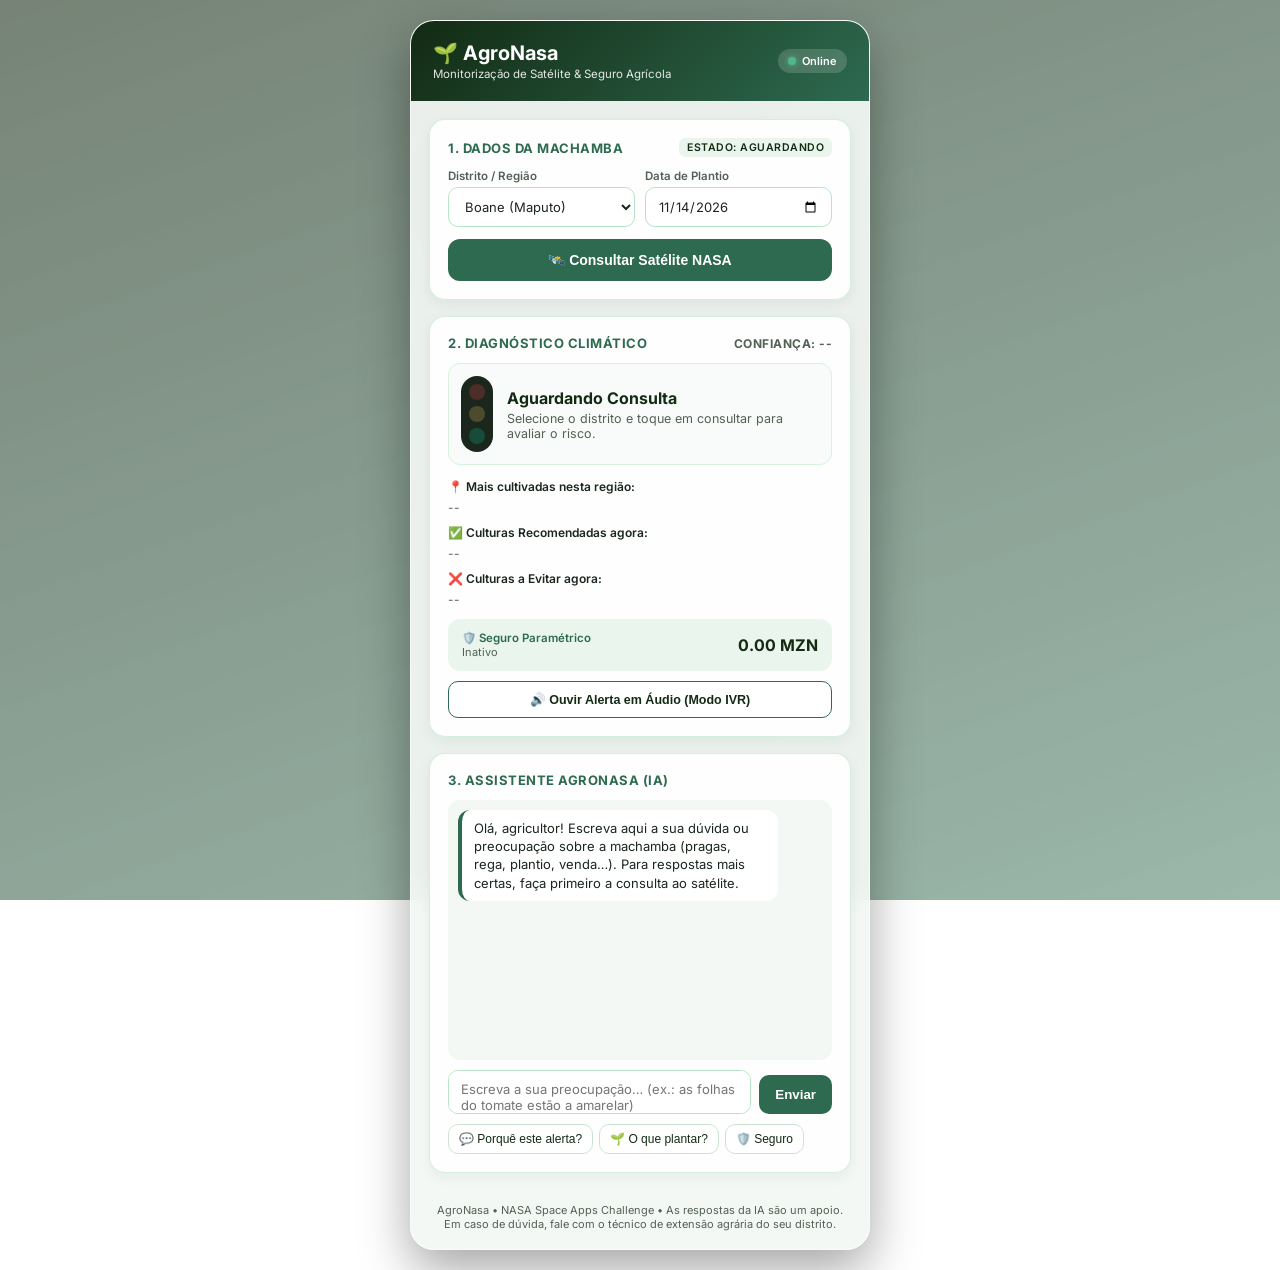
==== smartinterface.html @ 1bf2ce70 "Expõe app no objeto global window para o onclick funcionar" ====
<!DOCTYPE html>
<html lang="pt">
<head>
<meta charset="UTF-8">
<meta name="viewport" content="width=device-width, initial-scale=1.0">
<title>AgroNasa Mobile — Monitorização Agrícola</title>
<link href="https://fonts.googleapis.com/css2?family=Inter:wght@400;500;600;700&display=swap" rel="stylesheet">
<style>
:root{--vd:#132a13;--vp:#2d6a4f;--vc:#52b788;--pastel:#e9f5ed;--am:#e9c46a;--verm:#d62828;--card:rgba(255,255,255,.96);--tx:#1b261d;--tx2:#526055}
*{box-sizing:border-box;margin:0;padding:0}
body{font-family:'Inter',sans-serif;color:var(--tx);min-height:100vh;display:flex;justify-content:center;align-items:flex-start;padding:20px 14px;overflow-x:hidden}
.hero-slideshow{position:fixed;inset:0;z-index:-2}
.hero-slide{position:absolute;inset:0;background-size:cover;background-position:center;opacity:0;transition:opacity 1.8s ease-in-out}
.hero-slide.ativa{opacity:1}
.hero-overlay{position:fixed;inset:0;background:linear-gradient(160deg,rgba(19,42,19,.58),rgba(45,106,79,.48));z-index:-1}
.mobile-shell{width:100%;max-width:460px;background:rgba(244,248,245,.92);backdrop-filter:blur(12px);border-radius:24px;box-shadow:0 20px 50px rgba(0,0,0,.35);border:1px solid rgba(255,255,255,.6);overflow:hidden}
.app-header{background:linear-gradient(135deg,var(--vd),var(--vp));color:#fff;padding:20px 22px;display:flex;justify-content:space-between;align-items:center}
.app-header h1{font-size:20px;font-weight:700}
.app-header p{font-size:11.5px;opacity:.88;margin-top:2px}
.status-pill{display:flex;align-items:center;gap:6px;background:rgba(255,255,255,.16);padding:5px 10px;border-radius:20px;font-size:11px;font-weight:600}
.status-dot{width:8px;height:8px;border-radius:50%;background:#52b788;box-shadow:0 0 6px #52b788}
.status-dot.offline{background:var(--am);box-shadow:0 0 6px var(--am)}
.app-body{padding:18px;display:flex;flex-direction:column;gap:16px}
.app-card{background:var(--card);border-radius:16px;padding:18px;box-shadow:0 4px 14px rgba(19,42,19,.06);border:1px solid rgba(183,228,199,.6)}
.section-title{font-size:13px;font-weight:700;text-transform:uppercase;letter-spacing:.5px;color:var(--vp);margin-bottom:12px;display:flex;justify-content:space-between;align-items:center}
.uml-state-tag{font-size:10.5px;background:var(--pastel);color:var(--vd);padding:3px 8px;border-radius:6px;font-weight:600}
.form-row{display:grid;grid-template-columns:1fr 1fr;gap:10px;margin-bottom:12px}
.input-group label{display:block;font-size:11.5px;font-weight:600;color:var(--tx2);margin-bottom:4px}
.input-group select,.input-group input{width:100%;padding:10px 12px;border-radius:10px;border:1px solid #b7e4c7;font:inherit;font-size:13px;background:#fff;color:var(--tx)}
.btn-primary{width:100%;background:var(--vp);color:#fff;border:none;padding:13px;border-radius:12px;font-size:14px;font-weight:600;cursor:pointer;transition:background .2s,transform .1s}
.btn-primary:hover{background:var(--vd)}.btn-primary:active{transform:scale(.98)}
.traffic-light-panel{display:flex;align-items:center;gap:14px;background:#f8fbf9;padding:12px;border-radius:12px;border:1px solid #d8f3dc;margin-bottom:14px}
.lights-column{display:flex;flex-direction:column;gap:6px;background:#1b261d;padding:8px;border-radius:20px}
.light{width:16px;height:16px;border-radius:50%;opacity:.22;transition:opacity .3s,box-shadow .3s}
.light.red{background:#ff4d4d;color:#ff4d4d}.light.yellow{background:#ffd166;color:#ffd166}.light.green{background:#06d6a0;color:#06d6a0}
.light.on{opacity:1;box-shadow:0 0 10px currentColor}
.state-details h2{font-size:16px;font-weight:700;color:var(--vd)}
.state-details p{font-size:12.5px;color:var(--tx2);margin-top:3px}
.crops-block{margin-top:10px}
.crops-block .label{display:block;font-size:12px;font-weight:600;margin-bottom:6px}
.tags-wrap{display:flex;flex-wrap:wrap;gap:6px}
.tag{background:var(--pastel);color:var(--vp);border:1px solid #b7e4c7;padding:4px 10px;border-radius:8px;font-size:12px;font-weight:600}
.tag.evitar{background:#ffeef0;color:var(--verm);border-color:#f5c2c7}
.tag.regiao{background:#fff8e1;color:#7a5b00;border-color:#f0dc9a}
.muted{font-size:12px;color:var(--tx2)}
.insurance-box{display:flex;justify-content:space-between;align-items:center;background:var(--pastel);padding:12px 14px;border-radius:12px;margin-top:12px}
.insurance-box .val{font-size:16px;font-weight:700;color:var(--vd)}
.btn-audio{margin-top:10px;width:100%;background:#fff;color:var(--vd);border:1px solid var(--vp);padding:10px;border-radius:10px;font-size:12.5px;font-weight:600;cursor:pointer}
.btn-audio:hover{background:var(--pastel)}
/* Chat */
.chat-log{height:260px;overflow-y:auto;display:flex;flex-direction:column;gap:8px;padding:10px;background:#f4f8f5;border-radius:12px;margin-bottom:10px}
.msg{max-width:88%;padding:9px 12px;border-radius:12px;font-size:13px;line-height:1.4;white-space:pre-wrap;word-wrap:break-word}
.msg.bot{background:#fff;border-left:4px solid var(--vp);align-self:flex-start}
.msg.user{background:var(--vp);color:#fff;align-self:flex-end}
.msg.typing{color:var(--tx2);font-style:italic}
.chat-input{display:flex;gap:8px;align-items:flex-end}
.chat-input textarea{flex:1;resize:none;padding:10px 12px;border-radius:10px;border:1px solid #b7e4c7;font:inherit;font-size:13px;min-height:44px;max-height:110px}
.chat-input button{background:var(--vp);color:#fff;border:none;border-radius:10px;padding:12px 16px;font-weight:600;cursor:pointer}
.chat-input button:disabled{opacity:.5;cursor:wait}
.quick-actions{display:flex;flex-wrap:wrap;gap:6px;margin-top:10px}
.quick-actions button{background:#fff;border:1px solid #cce3d4;padding:7px 10px;border-radius:10px;font-size:12px;font-weight:500;color:var(--vd);cursor:pointer}
.quick-actions button:hover{background:var(--vp);color:#fff}
.app-footer{text-align:center;font-size:11px;color:var(--tx2);padding:12px 18px 18px}
</style>
</head>
<body>
<div class="hero-slideshow">
  <div class="hero-slide ativa" style="background-image:url('imagens/amendoim.jpg')"></div>
  <div class="hero-slide" style="background-image:url('imagens/arroz.jpg')"></div>
  <div class="hero-slide" style="background-image:url('imagens/beterraba.jpg')"></div>
  <div class="hero-slide" style="background-image:url('imagens/cebola.jpg')"></div>
  <div class="hero-slide" style="background-image:url('imagens/hortalicas.jpg')"></div>
  <div class="hero-slide" style="background-image:url('imagens/mandioca.jpg')"></div>
</div>
<div class="hero-overlay"></div>

<main class="mobile-shell">
  <header class="app-header">
    <div><h1>🌱 AgroNasa</h1><p>Monitorização de Satélite & Seguro Agrícola</p></div>
    <div class="status-pill"><span class="status-dot" id="conn-dot"></span><span id="conn-text">Online</span></div>
  </header>

  <div class="app-body">
    <section class="app-card">
      <div class="section-title"><span>1. Dados da Machamba</span><span class="uml-state-tag" id="uml-state-label">ESTADO: AGUARDANDO</span></div>
      <div class="form-row">
        <div class="input-group"><label for="regiao">Distrito / Região</label>
          <select id="regiao">
            <option value="Boane">Boane (Maputo)</option>
          </select></div>
        <div class="input-group"><label for="data">Data de Plantio</label><input type="date" id="data" value="2026-11-14"></div>
      </div>
      <button class="btn-primary" onclick="app.consultarRiscoNasa()">🛰️ Consultar Satélite NASA</button>
    </section>

    <section class="app-card">
      <div class="section-title"><span>2. Diagnóstico Climático</span><span id="prob-badge" class="muted">Confiança: --</span></div>
      <div class="traffic-light-panel">
        <div class="lights-column"><div class="light red" id="luz-vermelho"></div><div class="light yellow" id="luz-amarelo"></div><div class="light green" id="luz-verde"></div></div>
        <div class="state-details"><h2 id="cenario-titulo">Aguardando Consulta</h2><p id="cenario-desc">Selecione o distrito e toque em consultar para avaliar o risco.</p></div>
      </div>
      <div class="crops-block"><span class="label">📍 Mais cultivadas nesta região:</span><div class="tags-wrap" id="lista-regiao"><span class="muted">--</span></div></div>
      <div class="crops-block"><span class="label">✅ Culturas Recomendadas agora:</span><div class="tags-wrap" id="lista-recomendadas"><span class="muted">--</span></div></div>
      <div class="crops-block"><span class="label">❌ Culturas a Evitar agora:</span><div class="tags-wrap" id="lista-evitar"><span class="muted">--</span></div></div>
      <div class="insurance-box">
        <div><div style="font-size:11.5px;font-weight:600;color:var(--vp)">🛡️ Seguro Paramétrico</div><div class="muted" style="font-size:11px" id="seguro-status">Inativo</div></div>
        <div class="val" id="seguro-valor">0.00 MZN</div>
      </div>
      <button class="btn-audio" onclick="app.tocarAudioAlerta()">🔊 Ouvir Alerta em Áudio (Modo IVR)</button>
    </section>

    <section class="app-card">
      <div class="section-title"><span>3. Assistente AgroNasa (IA)</span></div>
      <div class="chat-log" id="chat-log" aria-live="polite"></div>
      <div class="chat-input">
        <textarea id="chat-texto" rows="1" placeholder="Escreva a sua preocupação… (ex.: as folhas do tomate estão a amarelar)"></textarea>
        <button id="chat-enviar" onclick="app.enviarMensagem()">Enviar</button>
      </div>
      <div class="quick-actions">
        <button onclick="app.enviarMensagem('Porquê este nível de alerta?')">💬 Porquê este alerta?</button>
        <button onclick="app.enviarMensagem('Qual a melhor cultura para plantar agora?')">🌱 O que plantar?</button>
        <button onclick="app.enviarMensagem('Quando recebo o seguro?')">🛡️ Seguro</button>
      </div>
    </section>
  </div>
  <footer class="app-footer">AgroNasa • NASA Space Apps Challenge • As respostas da IA são um apoio. Em caso de dúvida, fale com o técnico de extensão agrária do seu distrito.</footer>
</main>

<script>
/* Culturas mais cultivadas em Boane (hortícolas, milho e batata, com rega do rio Umbeluzi). */
const REGIOES = {
  "Boane": {
    principais: ["Alface", "Couve", "Cenoura", "Cebola", "Alho", "Tomate", "Pimentão", "Milho", "Batata"],
    cenario: { nivel: "verde", cenario: "Humidade Ideal", probabilidade: 0.92,
      culturas_recomendadas: ["Alface", "Couve", "Cenoura", "Cebola", "Tomate", "Pimentão", "Batata", "Beterraba"],
      culturas_a_evitar: [], compensacao: 0 }
  }
};

class AgroNasaController {
  constructor() {
    // Vazio = mesmo servidor que serve esta página (Flask)
    this.apiBase = "";
    this.estadoAtual = "AGUARDANDO";
    this.contrato = null;
    this.historico = [];
    this.slideAtual = 0;
    this.iniciarCarrosselFundo();
    this.addMsg("bot", "Olá, agricultor! Escreva aqui a sua dúvida ou preocupação sobre a machamba (pragas, rega, plantio, venda…). Para respostas mais certas, faça primeiro a consulta ao satélite.");
    document.getElementById("chat-texto").addEventListener("keydown", e => {
      if (e.key === "Enter" && !e.shiftKey) { e.preventDefault(); this.enviarMensagem(); }
    });
  }

  iniciarCarrosselFundo() {
    const slides = document.querySelectorAll(".hero-slide");
    setInterval(() => {
      slides[this.slideAtual].classList.remove("ativa");
      this.slideAtual = (this.slideAtual + 1) % slides.length;
      slides[this.slideAtual].classList.add("ativa");
    }, 10000);
  }

  async consultarRiscoNasa() {
    const regiao = document.getElementById("regiao").value;
    const data = document.getElementById("data").value;
    let dados;
    try {
        const r = await fetch('/api/previsao', {
            method: "POST", 
            headers: { "Content-Type": "application/json" },
            body: JSON.stringify({ regiao, data })
        });
        if (!r.ok) throw new Error("Servidor indisponível");
        dados = await r.json();
        this.statusConexao(true);
    } catch (e) {
        this.statusConexao(false);
        dados = this.simulacaoLocal(regiao);
    }
    this.transicionarEstado(dados);
}

  statusConexao(online) {
    document.getElementById("conn-dot").classList.toggle("offline", !online);
    document.getElementById("conn-text").textContent = online ? "Online (API)" : "Modo Demo";
  }

  simulacaoLocal(regiao) {
    const r = REGIOES[regiao] || REGIOES["Boane"];
    return { regiao: REGIOES[regiao] ? regiao : "Boane", ...r.cenario };
  }

  tags(id, lista, classe, vazio) {
    const el = document.getElementById(id);
    el.innerHTML = "";
    if (!lista.length) { el.innerHTML = `<span class="muted">${vazio}</span>`; return; }
    lista.forEach(c => {
      const s = document.createElement("span");
      s.className = "tag " + classe; s.textContent = c; el.appendChild(s);
    });
  }
transicionarEstado(dados) {
    if (!dados) return;

    // Atualiza o nível de risco climatérico
    const riscoEl = document.getElementById("risco") || document.getElementById("nivel-risco");
    if (riscoEl) {
        riscoEl.textContent = dados.nivel_risco || dados.risco || "Moderado a Alto";
    }

    // Atualiza a percentagem de confiança
    const confiancaEl = document.getElementById("confianca");
    if (confiancaEl) {
        confiancaEl.textContent = dados.confianca || "89%";
    }

    // Atualiza as culturas mais cultivadas
    const cultivadasEl = document.getElementById("cultivadas") || document.getElementById("mais-cultivadas");
    if (cultivadasEl) {
        cultivadasEl.textContent = dados.cultivadas || "Milho, Feijão, hortícolas";
    }

    // Atualiza as culturas recomendadas
    const recomendadasEl = document.getElementById("recomendadas") || document.getElementById("culturas-recomendadas");
    if (recomendadasEl) {
        recomendadasEl.textContent = dados.recomendadas || "Mandioca, Batata-doce, sorgo";
    }

    // Atualiza as culturas a evitar
    const evitarEl = document.getElementById("evitar") || document.getElementById("culturas-evitar");
    if (evitarEl) {
        evitarEl.textContent = dados.evitar || "Culturas de ciclo curto com alta exigência hídrica sem rega garantida";
    }

    // Atualiza o valor do seguro paramétrico
    const seguroEl = document.getElementById("seguro") || document.getElementById("seguro-parametrizado");
    if (seguroEl) {
        seguroEl.textContent = dados.seguro_parametrizado || dados.seguro || "1.500 MZN";
    }
}
  /* ---------- CHATBOT ---------- */
  addMsg(tipo, texto) {
    const log = document.getElementById("chat-log");
    const div = document.createElement("div");
    div.className = "msg " + tipo;
    div.textContent = texto;           // textContent evita código malicioso
    log.appendChild(div);
    log.scrollTop = log.scrollHeight;
    return div;
  }

  async enviarMensagem(textoPronto) {
        const campo = document.getElementById("chat-texto");
        const botao = document.getElementById("chat-enviar");
        const texto = (textoPronto || campo.value).trim();
        if (!texto || botao.disabled) return;
        campo.value = "";
        
        // Adiciona a mensagem do utilizador ao chat
        this.addMsg("user", texto);
        botao.disabled = true;
        const espera = this.addMsg("bot typing", "A pensar...");

        try {
            // Obtém a região selecionada na interface
            const regiaoSelect = document.getElementById("regiao");
            const regiaoNome = regiaoSelect ? regiaoSelect.value : "Maputo / Boane";

            // Envia o pedido POST para o teu backend Flask (app.py)
            const response = await fetch('/api/chatbot', {
    method: 'POST',
    headers: {
        'Content-Type': 'application/json'
    },
    body: JSON.stringify({
        pergunta: texto,
        regiao: regiaoNome
    })
});

            const data = await response.json();

            // Remove a mensagem de "A pensar..." e mostra a resposta dinâmica da API
            espera.remove();
            this.addMsg("bot", data.resposta_assistente);

        } catch (error) {
            console.error("Erro na ligação com o servidor:", error);
            espera.remove();
            this.addMsg("bot", "Erro de ligação com o servidor do agroNasa. Verifica se o Flask está a correr.");
        } finally {
            botao.disabled = false;
        }
    }

  // Resposta simples quando o servidor de IA está desligado
  respostaLocal(t, regiao) {
    t = t.toLowerCase();
    const d = this.contrato, r = REGIOES[regiao];
    if (/praga|lagarta|inseto|insecto|doen|folha|amarel|mancha/.test(t))
      return "Veja a parte de baixo das folhas e o caule. Retire as plantas muito doentes, evite regar à noite e não deixe água parada. Leve uma folha ao técnico de extensão agrária para identificar o problema antes de usar qualquer produto.";
    if (/seguro|compensa|pagamento/.test(t))
      return !d ? "Faça primeiro a consulta ao satélite." : d.compensacao > 0
        ? `O seguro foi acionado e prevê ${d.compensacao.toFixed(2)} MZN para ${d.regiao}.` : "No estado VERDE o seguro fica só em monitorização, sem pagamento.";
    if (/porqu|alerta|nível|nivel/.test(t))
      return !d ? "Faça primeiro a consulta ao satélite." : `Os dados de chuva e humidade do solo indicam ${d.cenario} em ${d.regiao}, com ${Math.round(d.probabilidade * 100)}% de confiança.`;
    if (/plant|cultura|semente|sement/.test(t))
      return d ? `Em ${d.regiao}, agora recomendamos: ${d.culturas_recomendadas.join(", ")}.` + (d.culturas_a_evitar.length ? ` Evite: ${d.culturas_a_evitar.join(", ")}.` : "")
               : `As culturas mais plantadas em ${regiao} são: ${r.principais.join(", ")}. Faça a consulta para saber quais são melhores agora.`;
    if (/rega|água|agua|seca|chuva/.test(t))
      return "Regue cedo de manhã ou ao fim da tarde. Cubra o solo com palha para guardar humidade. Se o alerta for vermelho, prefira culturas que aguentam a seca.";
    if (/vend|preço|preco|mercado/.test(t))
      return "Junte-se a outros produtores da sua associação para vender em maior quantidade e negociar melhor o preço. Consulte os preços no mercado do distrito antes de colher.";
    return "Pode dar mais detalhes? Diga qual é a cultura, desde quando acontece e o que reparou na machamba.";
  }

  tocarAudioAlerta() {
    if (!this.contrato) { alert("Consulte primeiro os dados da machamba para ouvir o alerta."); return; }
    const d = this.contrato;
    const texto = `Atenção agricultor de ${d.regiao}. O nível de alerta é ${d.nivel}, com cenário de ${d.cenario}. Recomendamos plantar ${d.culturas_recomendadas.join(", ")}.`;
    if ("speechSynthesis" in window) {
      speechSynthesis.cancel();
      const f = new SpeechSynthesisUtterance(texto); f.lang = "pt-PT"; speechSynthesis.speak(f);
    } else alert("Áudio IVR: " + texto);
  }
}
window.app = new AgroNasaController();
</script>
</body>
</html>
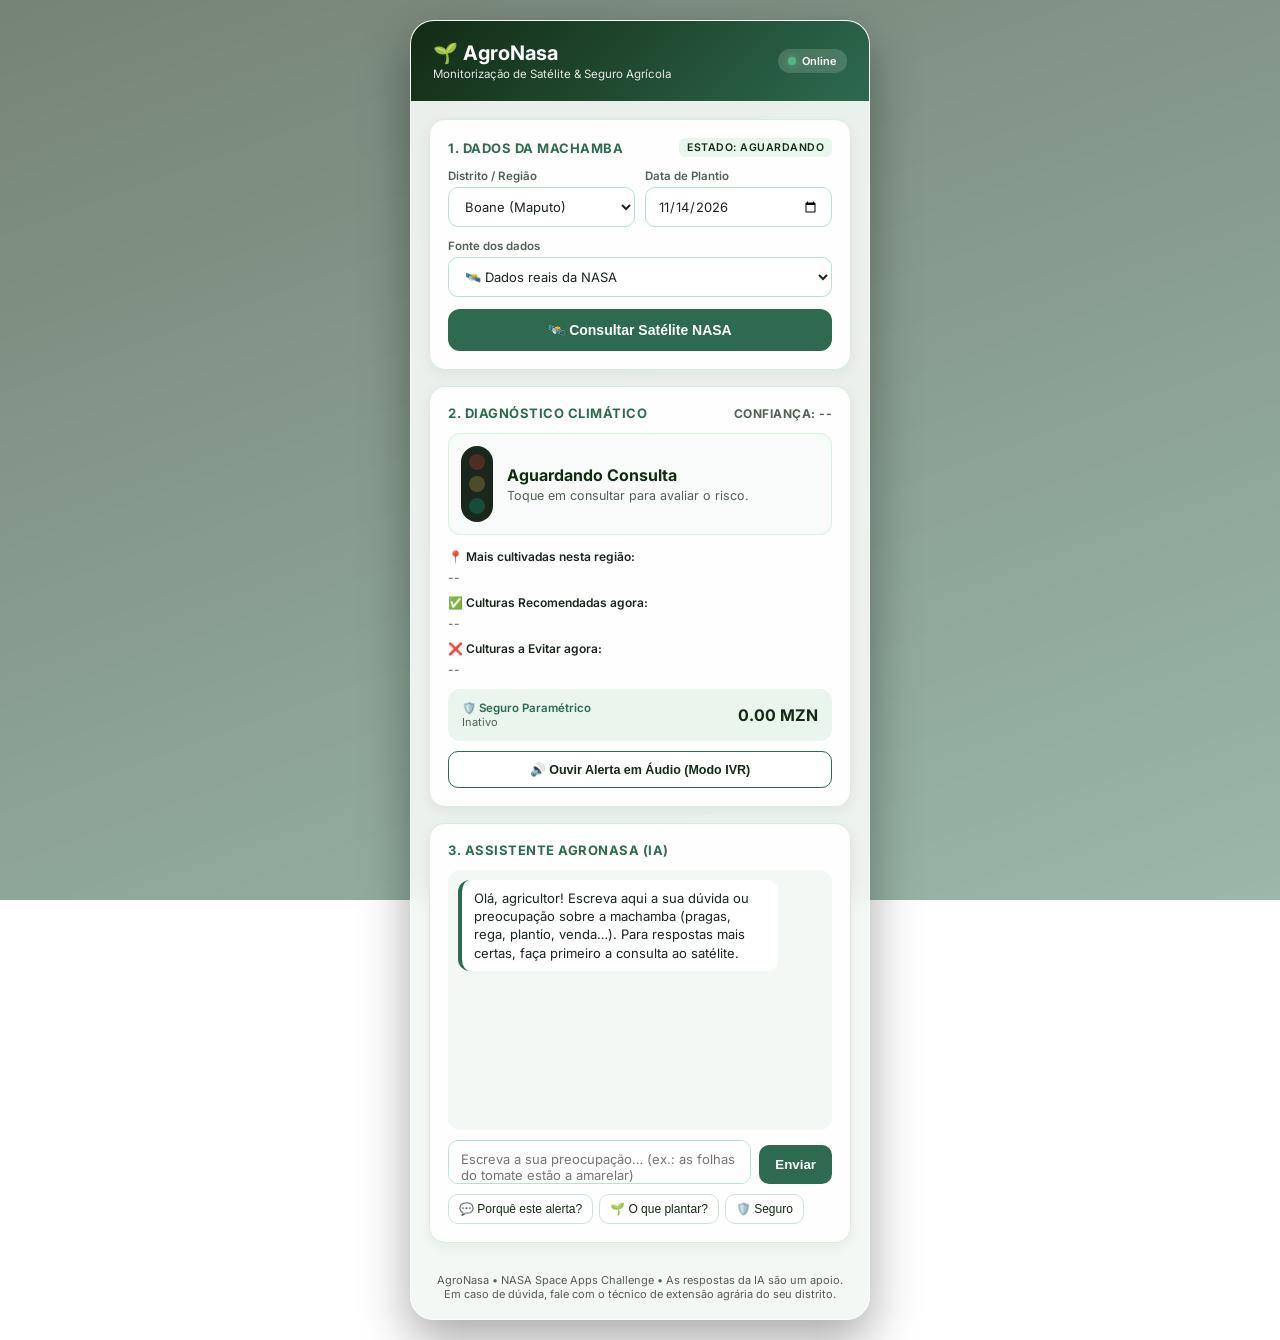
==== commit 14709fbc: "Atualiza smartinterface.html com ligacao correta ao servidor e window.app" ====
--- a/smartinterface.html
+++ b/smartinterface.html
@@ -29,6 +29,7 @@
 .input-group select,.input-group input{width:100%;padding:10px 12px;border-radius:10px;border:1px solid #b7e4c7;font:inherit;font-size:13px;background:#fff;color:var(--tx)}
 .btn-primary{width:100%;background:var(--vp);color:#fff;border:none;padding:13px;border-radius:12px;font-size:14px;font-weight:600;cursor:pointer;transition:background .2s,transform .1s}
 .btn-primary:hover{background:var(--vd)}.btn-primary:active{transform:scale(.98)}
+.btn-primary:disabled{opacity:.6;cursor:wait}
 .traffic-light-panel{display:flex;align-items:center;gap:14px;background:#f8fbf9;padding:12px;border-radius:12px;border:1px solid #d8f3dc;margin-bottom:14px}
 .lights-column{display:flex;flex-direction:column;gap:6px;background:#1b261d;padding:8px;border-radius:20px}
 .light{width:16px;height:16px;border-radius:50%;opacity:.22;transition:opacity .3s,box-shadow .3s}
@@ -81,6 +82,7 @@
   </header>
 
   <div class="app-body">
+    <!-- 1. DADOS DA MACHAMBA -->
     <section class="app-card">
       <div class="section-title"><span>1. Dados da Machamba</span><span class="uml-state-tag" id="uml-state-label">ESTADO: AGUARDANDO</span></div>
       <div class="form-row">
@@ -90,14 +92,27 @@
           </select></div>
         <div class="input-group"><label for="data">Data de Plantio</label><input type="date" id="data" value="2026-11-14"></div>
       </div>
-      <button class="btn-primary" onclick="app.consultarRiscoNasa()">🛰️ Consultar Satélite NASA</button>
+
+      <div class="input-group" style="margin-bottom:12px">
+        <label for="simulacao">Fonte dos dados</label>
+        <select id="simulacao">
+          <option value="nasa">🛰️ Dados reais da NASA</option>
+          <option value="verde">🟢 Simulação: humidade ideal</option>
+          <option value="amarelo">🟡 Simulação: chuva irregular</option>
+          <option value="seca">🔴 Simulação: seca severa</option>
+          <option value="cheia">🔴 Simulação: risco de cheia</option>
+        </select>
+      </div>
+
+      <button class="btn-primary" id="btn-consultar" onclick="window.app.consultarRiscoNasa()">🛰️ Consultar Satélite NASA</button>
     </section>
 
+    <!-- 2. DIAGNÓSTICO -->
     <section class="app-card">
       <div class="section-title"><span>2. Diagnóstico Climático</span><span id="prob-badge" class="muted">Confiança: --</span></div>
       <div class="traffic-light-panel">
         <div class="lights-column"><div class="light red" id="luz-vermelho"></div><div class="light yellow" id="luz-amarelo"></div><div class="light green" id="luz-verde"></div></div>
-        <div class="state-details"><h2 id="cenario-titulo">Aguardando Consulta</h2><p id="cenario-desc">Selecione o distrito e toque em consultar para avaliar o risco.</p></div>
+        <div class="state-details"><h2 id="cenario-titulo">Aguardando Consulta</h2><p id="cenario-desc">Toque em consultar para avaliar o risco.</p></div>
       </div>
       <div class="crops-block"><span class="label">📍 Mais cultivadas nesta região:</span><div class="tags-wrap" id="lista-regiao"><span class="muted">--</span></div></div>
       <div class="crops-block"><span class="label">✅ Culturas Recomendadas agora:</span><div class="tags-wrap" id="lista-recomendadas"><span class="muted">--</span></div></div>
@@ -106,20 +121,21 @@
         <div><div style="font-size:11.5px;font-weight:600;color:var(--vp)">🛡️ Seguro Paramétrico</div><div class="muted" style="font-size:11px" id="seguro-status">Inativo</div></div>
         <div class="val" id="seguro-valor">0.00 MZN</div>
       </div>
-      <button class="btn-audio" onclick="app.tocarAudioAlerta()">🔊 Ouvir Alerta em Áudio (Modo IVR)</button>
+      <button class="btn-audio" onclick="window.app.tocarAudioAlerta()">🔊 Ouvir Alerta em Áudio (Modo IVR)</button>
     </section>
 
+    <!-- 3. CHATBOT -->
     <section class="app-card">
       <div class="section-title"><span>3. Assistente AgroNasa (IA)</span></div>
       <div class="chat-log" id="chat-log" aria-live="polite"></div>
       <div class="chat-input">
         <textarea id="chat-texto" rows="1" placeholder="Escreva a sua preocupação… (ex.: as folhas do tomate estão a amarelar)"></textarea>
-        <button id="chat-enviar" onclick="app.enviarMensagem()">Enviar</button>
+        <button id="chat-enviar" onclick="window.app.enviarMensagem()">Enviar</button>
       </div>
       <div class="quick-actions">
-        <button onclick="app.enviarMensagem('Porquê este nível de alerta?')">💬 Porquê este alerta?</button>
-        <button onclick="app.enviarMensagem('Qual a melhor cultura para plantar agora?')">🌱 O que plantar?</button>
-        <button onclick="app.enviarMensagem('Quando recebo o seguro?')">🛡️ Seguro</button>
+        <button onclick="window.app.enviarMensagem('Porquê este nível de alerta?')">💬 Porquê este alerta?</button>
+        <button onclick="window.app.enviarMensagem('Qual a melhor cultura para plantar agora?')">🌱 O que plantar?</button>
+        <button onclick="window.app.enviarMensagem('Quando recebo o seguro?')">🛡️ Seguro</button>
       </div>
     </section>
   </div>
@@ -127,30 +143,48 @@
 </main>
 
 <script>
-/* Culturas mais cultivadas em Boane (hortícolas, milho e batata, com rega do rio Umbeluzi). */
+const CONFIG = {
+  API_BASE: "",
+  ENDPOINTS: { previsao: "/api/previsao", chat: "/api/chatbot" },
+  MODO_NASA_PADRAO: true,
+  HISTORICO_MAX: 8
+};
+
 const REGIOES = {
   "Boane": {
     principais: ["Alface", "Couve", "Cenoura", "Cebola", "Alho", "Tomate", "Pimentão", "Milho", "Batata"],
-    cenario: { nivel: "verde", cenario: "Humidade Ideal", probabilidade: 0.92,
-      culturas_recomendadas: ["Alface", "Couve", "Cenoura", "Cebola", "Tomate", "Pimentão", "Batata", "Beterraba"],
-      culturas_a_evitar: [], compensacao: 0 }
+    cenarios: {
+      verde: { nivel: "verde", cenario: "Humidade Ideal", probabilidade: 0.92,
+        culturas_recomendadas: ["Alface", "Couve", "Cenoura", "Cebola", "Tomate", "Pimentão", "Batata", "Beterraba"],
+        culturas_a_evitar: [], compensacao: 0 },
+      amarelo: { nivel: "amarelo", cenario: "Chuva Irregular", probabilidade: 0.76,
+        culturas_recomendadas: ["Couve", "Cenoura", "Cebola", "Alho", "Batata", "Beterraba"],
+        culturas_a_evitar: ["Alface", "Tomate sem cobertura de palha"], compensacao: 1800 },
+      seca: { nivel: "vermelho", cenario: "Seca Severa", probabilidade: 0.89,
+        culturas_recomendadas: ["Milho (variedade resistente)", "Feijão nhemba", "Mandioca", "Batata-doce", "Amendoim"],
+        culturas_a_evitar: ["Alface", "Couve", "Tomate", "Batata"], compensacao: 4500 },
+      cheia: { nivel: "vermelho", cenario: "Risco de Cheia", probabilidade: 0.85,
+        culturas_recomendadas: ["Feijão nhemba", "Milho de ciclo curto", "Couve (depois da cheia)"],
+        culturas_a_evitar: ["Cebola", "Batata", "Cenoura"], compensacao: 4500 }
+    }
   }
 };
 
 class AgroNasaController {
   constructor() {
-    // Vazio = mesmo servidor que serve esta página (Flask)
-    this.apiBase = "";
     this.estadoAtual = "AGUARDANDO";
     this.contrato = null;
     this.historico = [];
     this.slideAtual = 0;
+    if (!CONFIG.MODO_NASA_PADRAO) document.getElementById("simulacao").value = "verde";
     this.iniciarCarrosselFundo();
     this.addMsg("bot", "Olá, agricultor! Escreva aqui a sua dúvida ou preocupação sobre a machamba (pragas, rega, plantio, venda…). Para respostas mais certas, faça primeiro a consulta ao satélite.");
     document.getElementById("chat-texto").addEventListener("keydown", e => {
       if (e.key === "Enter" && !e.shiftKey) { e.preventDefault(); this.enviarMensagem(); }
     });
   }
+
+  url(caminho) { return CONFIG.API_BASE + caminho; }
 
   iniciarCarrosselFundo() {
     const slides = document.querySelectorAll(".hero-slide");
@@ -161,150 +195,152 @@
     }, 10000);
   }
 
-  async consultarRiscoNasa() {
-    const regiao = document.getElementById("regiao").value;
-    const data = document.getElementById("data").value;
-    let dados;
-    try {
-        const r = await fetch('/api/previsao', {
-            method: "POST", 
-            headers: { "Content-Type": "application/json" },
-            body: JSON.stringify({ regiao, data })
-        });
-        if (!r.ok) throw new Error("Servidor indisponível");
-        dados = await r.json();
-        this.statusConexao(true);
-    } catch (e) {
-        this.statusConexao(false);
-        dados = this.simulacaoLocal(regiao);
-    }
-    this.transicionarEstado(dados);
-}
-
   statusConexao(online) {
     document.getElementById("conn-dot").classList.toggle("offline", !online);
     document.getElementById("conn-text").textContent = online ? "Online (API)" : "Modo Demo";
   }
 
-  simulacaoLocal(regiao) {
+  /* ---------- API 1: DIAGNÓSTICO ---------- */
+  async consultarRiscoNasa() {
+    const botao = document.getElementById("btn-consultar");
+    const regiao = document.getElementById("regiao").value;
+    const data = document.getElementById("data").value;
+    const simulacao = document.getElementById("simulacao").value;
+    botao.disabled = true;
+    let dados;
+    try {
+      const r = await fetch(this.url(CONFIG.ENDPOINTS.previsao), {
+        method: "POST", headers: { "Content-Type": "application/json" },
+        body: JSON.stringify({ regiao, data, simulacao })
+      });
+      if (!r.ok) throw new Error("Servidor indisponível");
+      dados = await r.json();
+      this.statusConexao(true);
+    } catch (e) {
+      this.statusConexao(false);
+      if (simulacao === "nasa") {
+        document.getElementById("cenario-titulo").textContent = "Sem dados da NASA";
+        document.getElementById("cenario-desc").textContent =
+          "Não foi possível obter os dados agora. Verifique a internet e o servidor, ou escolha uma simulação.";
+        botao.disabled = false;
+        return;
+      }
+      dados = this.simulacaoLocal(regiao, simulacao);
+    }
+    this.transicionarEstado(dados);
+    botao.disabled = false;
+  }
+
+  simulacaoLocal(regiao, simulacao) {
     const r = REGIOES[regiao] || REGIOES["Boane"];
-    return { regiao: REGIOES[regiao] ? regiao : "Boane", ...r.cenario };
+    return { regiao: REGIOES[regiao] ? regiao : "Boane", ...(r.cenarios[simulacao] || r.cenarios.verde),
+             fonte: "Simulação (demonstração)" };
   }
 
   tags(id, lista, classe, vazio) {
     const el = document.getElementById(id);
     el.innerHTML = "";
-    if (!lista.length) { el.innerHTML = `<span class="muted">${vazio}</span>`; return; }
+    if (!lista || !lista.length) { el.innerHTML = `<span class="muted">${vazio}</span>`; return; }
     lista.forEach(c => {
       const s = document.createElement("span");
       s.className = "tag " + classe; s.textContent = c; el.appendChild(s);
     });
   }
-transicionarEstado(dados) {
-    if (!dados) return;
-
-    // Atualiza o nível de risco climatérico
-    const riscoEl = document.getElementById("risco") || document.getElementById("nivel-risco");
-    if (riscoEl) {
-        riscoEl.textContent = dados.nivel_risco || dados.risco || "Moderado a Alto";
-    }
-
-    // Atualiza a percentagem de confiança
-    const confiancaEl = document.getElementById("confianca");
-    if (confiancaEl) {
-        confiancaEl.textContent = dados.confianca || "89%";
-    }
-
-    // Atualiza as culturas mais cultivadas
-    const cultivadasEl = document.getElementById("cultivadas") || document.getElementById("mais-cultivadas");
-    if (cultivadasEl) {
-        cultivadasEl.textContent = dados.cultivadas || "Milho, Feijão, hortícolas";
-    }
-
-    // Atualiza as culturas recomendadas
-    const recomendadasEl = document.getElementById("recomendadas") || document.getElementById("culturas-recomendadas");
-    if (recomendadasEl) {
-        recomendadasEl.textContent = dados.recomendadas || "Mandioca, Batata-doce, sorgo";
-    }
-
-    // Atualiza as culturas a evitar
-    const evitarEl = document.getElementById("evitar") || document.getElementById("culturas-evitar");
-    if (evitarEl) {
-        evitarEl.textContent = dados.evitar || "Culturas de ciclo curto com alta exigência hídrica sem rega garantida";
-    }
-
-    // Atualiza o valor do seguro paramétrico
-    const seguroEl = document.getElementById("seguro") || document.getElementById("seguro-parametrizado");
-    if (seguroEl) {
-        seguroEl.textContent = dados.seguro_parametrizado || dados.seguro || "1.500 MZN";
-    }
-}
-  /* ---------- CHATBOT ---------- */
+
+  transicionarEstado(d) {
+    this.contrato = d;
+    this.estadoAtual = String(d.nivel).toUpperCase();
+    document.getElementById("uml-state-label").textContent = "ESTADO: " + this.estadoAtual;
+    document.getElementById("prob-badge").textContent = "Confiança: " + Math.round(d.probabilidade * 100) + "%";
+    ["verde", "amarelo", "vermelho"].forEach(c => document.getElementById("luz-" + c).classList.remove("on"));
+    const luz = document.getElementById("luz-" + String(d.nivel).toLowerCase());
+    if (luz) luz.classList.add("on");
+    document.getElementById("cenario-titulo").textContent = `${d.cenario} (${d.regiao})`;
+    document.getElementById("cenario-desc").textContent =
+      (d.explicacao || `Nível de risco ${this.estadoAtual}.`) + (d.fonte ? ` Fonte: ${d.fonte}.` : "");
+    this.tags("lista-regiao", (REGIOES[d.regiao] || {}).principais, "regiao", "--");
+    this.tags("lista-recomendadas", d.culturas_recomendadas, "", "--");
+    this.tags("lista-evitar", d.culturas_a_evitar, "evitar", "Nenhuma restrição");
+    const comp = Number(d.compensacao || 0);
+    document.getElementById("seguro-valor").textContent = comp.toFixed(2) + " MZN";
+    document.getElementById("seguro-status").textContent = comp > 0 ? "Gatilho acionado automaticamente" : "Sem acionamento necessário";
+    this.addMsg("bot", `Consulta concluída para ${d.regiao}: ${d.cenario}. Pode escrever a sua pergunta.`);
+  }
+
+  /* ---------- API 2: CHATBOT ---------- */
   addMsg(tipo, texto) {
     const log = document.getElementById("chat-log");
     const div = document.createElement("div");
     div.className = "msg " + tipo;
-    div.textContent = texto;           // textContent evita código malicioso
+    div.textContent = texto;
     log.appendChild(div);
     log.scrollTop = log.scrollHeight;
     return div;
   }
 
   async enviarMensagem(textoPronto) {
-        const campo = document.getElementById("chat-texto");
-        const botao = document.getElementById("chat-enviar");
-        const texto = (textoPronto || campo.value).trim();
-        if (!texto || botao.disabled) return;
-        campo.value = "";
-        
-        // Adiciona a mensagem do utilizador ao chat
-        this.addMsg("user", texto);
-        botao.disabled = true;
-        const espera = this.addMsg("bot typing", "A pensar...");
-
-        try {
-            // Obtém a região selecionada na interface
-            const regiaoSelect = document.getElementById("regiao");
-            const regiaoNome = regiaoSelect ? regiaoSelect.value : "Maputo / Boane";
-
-            // Envia o pedido POST para o teu backend Flask (app.py)
-            const response = await fetch('/api/chatbot', {
-    method: 'POST',
-    headers: {
-        'Content-Type': 'application/json'
-    },
-    body: JSON.stringify({
-        pergunta: texto,
-        regiao: regiaoNome
-    })
-});
-
-            const data = await response.json();
-
-            // Remove a mensagem de "A pensar..." e mostra a resposta dinâmica da API
-            espera.remove();
-            this.addMsg("bot", data.resposta_assistente);
-
-        } catch (error) {
-            console.error("Erro na ligação com o servidor:", error);
-            espera.remove();
-            this.addMsg("bot", "Erro de ligação com o servidor do agroNasa. Verifica se o Flask está a correr.");
-        } finally {
-            botao.disabled = false;
+    const campo = document.getElementById("chat-texto");
+    const botao = document.getElementById("chat-enviar");
+    const log = document.getElementById("chat-log");
+    const texto = (textoPronto || campo.value).trim();
+    if (!texto || botao.disabled) return;
+    campo.value = "";
+    this.addMsg("user", texto);
+    botao.disabled = true;
+    const espera = this.addMsg("bot typing", "A pensar…");
+
+    const regiao = document.getElementById("regiao").value;
+    const contexto = { regiao, data_plantio: document.getElementById("data").value,
+      diagnostico: this.contrato, culturas_da_regiao: (REGIOES[regiao] || {}).principais };
+
+    let resposta = "", balao = null;
+    try {
+      const r = await fetch(this.url(CONFIG.ENDPOINTS.chat), {
+        method: "POST", headers: { "Content-Type": "application/json" },
+        body: JSON.stringify({ mensagem: texto, historico: this.historico.slice(-CONFIG.HISTORICO_MAX), contexto })
+      });
+      if (!r.ok) throw new Error("Chat indisponível");
+
+      const contentType = r.headers.get("content-type") || "";
+      if (contentType.includes("application/json")) {
+        const jsonRes = await r.json();
+        resposta = jsonRes.resposta_assistente || jsonRes.resposta || "";
+        espera.remove(); balao = this.addMsg("bot", resposta);
+      } else {
+        const leitor = r.body.getReader();
+        const decodificador = new TextDecoder();
+        while (true) {
+          const { done, value } = await leitor.read();
+          if (done) break;
+          resposta += decodificador.decode(value, { stream: true });
+          if (!balao) { espera.remove(); balao = this.addMsg("bot", ""); }
+          balao.textContent = resposta;
+          log.scrollTop = log.scrollHeight;
         }
+      }
+      if (!resposta.trim()) throw new Error("Resposta vazia");
+      this.statusConexao(true);
+    } catch (e) {
+      this.statusConexao(false);
+      espera.remove();
+      if (balao) balao.remove();
+      resposta = this.respostaLocal(texto, regiao) + "\n\n(Modo demo: IA offline)";
+      this.addMsg("bot", resposta);
     }
-
-  // Resposta simples quando o servidor de IA está desligado
+    this.historico.push({ role: "user", content: texto }, { role: "assistant", content: resposta });
+    botao.disabled = false; campo.focus();
+  }
+
   respostaLocal(t, regiao) {
     t = t.toLowerCase();
-    const d = this.contrato, r = REGIOES[regiao];
+    const d = this.contrato, r = REGIOES[regiao] || REGIOES["Boane"];
     if (/praga|lagarta|inseto|insecto|doen|folha|amarel|mancha/.test(t))
       return "Veja a parte de baixo das folhas e o caule. Retire as plantas muito doentes, evite regar à noite e não deixe água parada. Leve uma folha ao técnico de extensão agrária para identificar o problema antes de usar qualquer produto.";
     if (/seguro|compensa|pagamento/.test(t))
       return !d ? "Faça primeiro a consulta ao satélite." : d.compensacao > 0
-        ? `O seguro foi acionado e prevê ${d.compensacao.toFixed(2)} MZN para ${d.regiao}.` : "No estado VERDE o seguro fica só em monitorização, sem pagamento.";
+        ? `O seguro foi acionado e prevê ${Number(d.compensacao).toFixed(2)} MZN para ${d.regiao}.` : "No estado VERDE o seguro fica só em monitorização, sem pagamento.";
     if (/porqu|alerta|nível|nivel/.test(t))
-      return !d ? "Faça primeiro a consulta ao satélite." : `Os dados de chuva e humidade do solo indicam ${d.cenario} em ${d.regiao}, com ${Math.round(d.probabilidade * 100)}% de confiança.`;
+      return !d ? "Faça primeiro a consulta ao satélite." : (d.explicacao || `Os dados indicam ${d.cenario} em ${d.regiao}.`);
     if (/plant|cultura|semente|sement/.test(t))
       return d ? `Em ${d.regiao}, agora recomendamos: ${d.culturas_recomendadas.join(", ")}.` + (d.culturas_a_evitar.length ? ` Evite: ${d.culturas_a_evitar.join(", ")}.` : "")
                : `As culturas mais plantadas em ${regiao} são: ${r.principais.join(", ")}. Faça a consulta para saber quais são melhores agora.`;
@@ -325,6 +361,8 @@
     } else alert("Áudio IVR: " + texto);
   }
 }
+
+// Expõe globalmente para que os botões onclick funcionem perfeitamente
 window.app = new AgroNasaController();
 </script>
 </body>
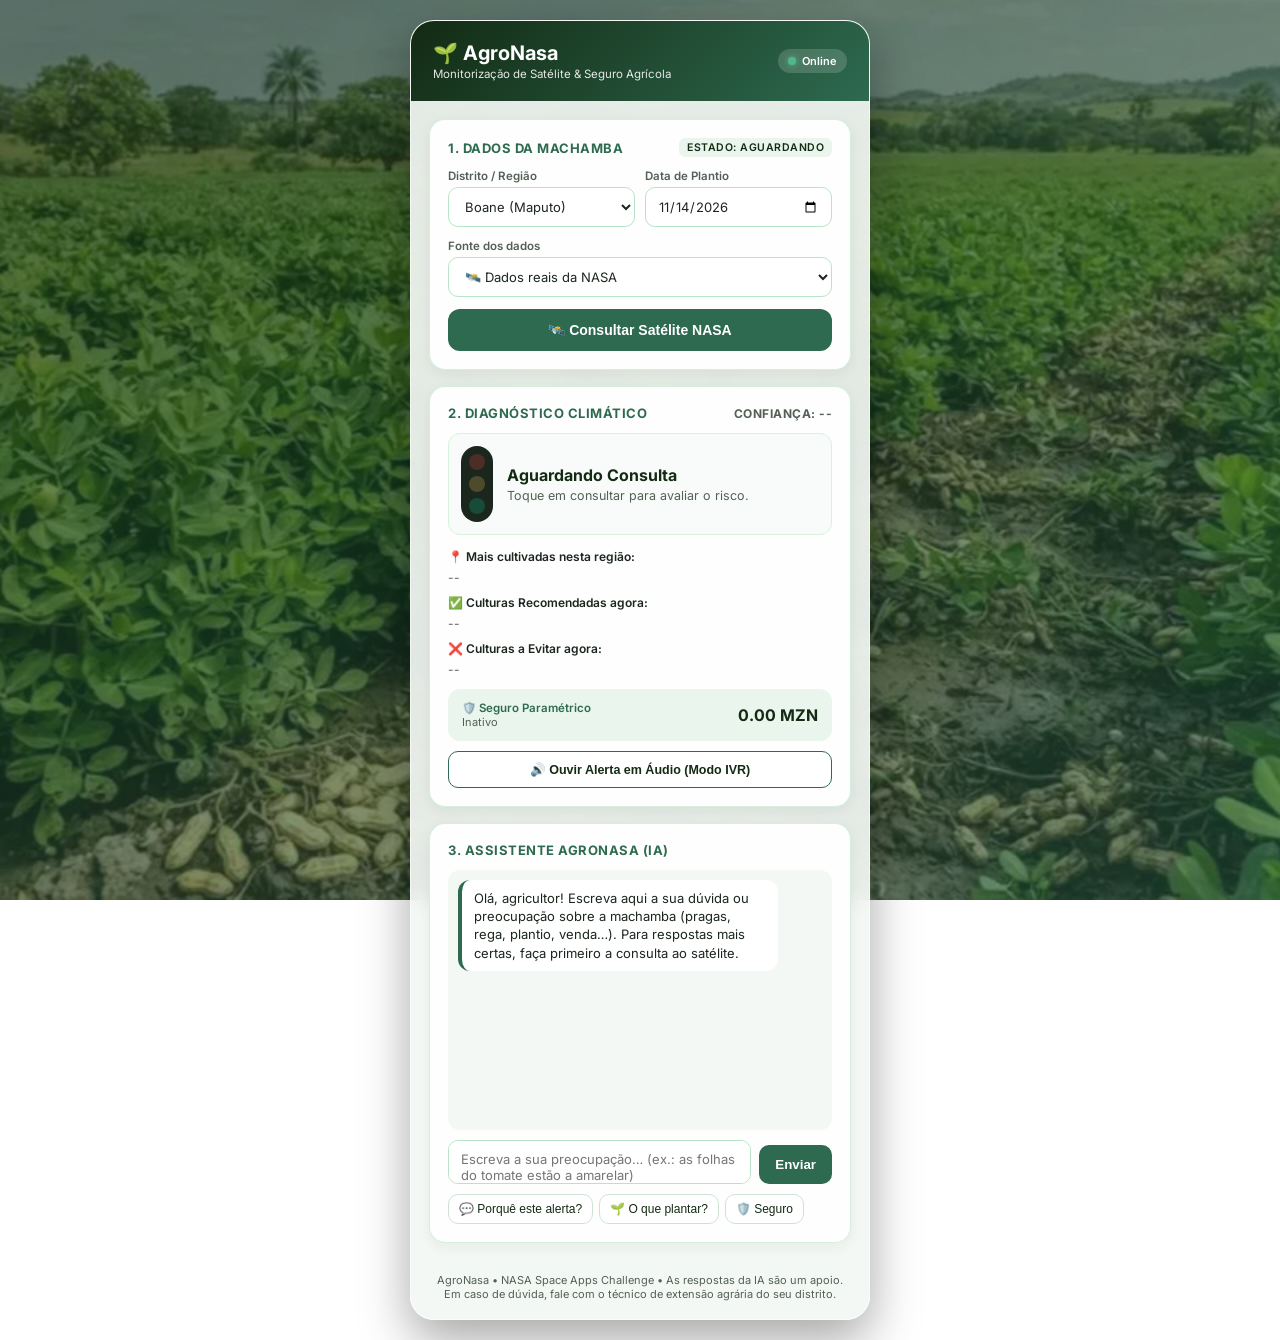
==== commit 60da4584: "Adicionar interface e imagens do projecto" ====
--- a/smartinterface.html
+++ b/smartinterface.html
@@ -104,7 +104,7 @@
         </select>
       </div>
 
-      <button class="btn-primary" id="btn-consultar" onclick="window.app.consultarRiscoNasa()">🛰️ Consultar Satélite NASA</button>
+      <button class="btn-primary" id="btn-consultar" onclick="app.consultarRiscoNasa()">🛰️ Consultar Satélite NASA</button>
     </section>
 
     <!-- 2. DIAGNÓSTICO -->
@@ -121,7 +121,7 @@
         <div><div style="font-size:11.5px;font-weight:600;color:var(--vp)">🛡️ Seguro Paramétrico</div><div class="muted" style="font-size:11px" id="seguro-status">Inativo</div></div>
         <div class="val" id="seguro-valor">0.00 MZN</div>
       </div>
-      <button class="btn-audio" onclick="window.app.tocarAudioAlerta()">🔊 Ouvir Alerta em Áudio (Modo IVR)</button>
+      <button class="btn-audio" onclick="app.tocarAudioAlerta()">🔊 Ouvir Alerta em Áudio (Modo IVR)</button>
     </section>
 
     <!-- 3. CHATBOT -->
@@ -130,12 +130,12 @@
       <div class="chat-log" id="chat-log" aria-live="polite"></div>
       <div class="chat-input">
         <textarea id="chat-texto" rows="1" placeholder="Escreva a sua preocupação… (ex.: as folhas do tomate estão a amarelar)"></textarea>
-        <button id="chat-enviar" onclick="window.app.enviarMensagem()">Enviar</button>
+        <button id="chat-enviar" onclick="app.enviarMensagem()">Enviar</button>
       </div>
       <div class="quick-actions">
-        <button onclick="window.app.enviarMensagem('Porquê este nível de alerta?')">💬 Porquê este alerta?</button>
-        <button onclick="window.app.enviarMensagem('Qual a melhor cultura para plantar agora?')">🌱 O que plantar?</button>
-        <button onclick="window.app.enviarMensagem('Quando recebo o seguro?')">🛡️ Seguro</button>
+        <button onclick="app.enviarMensagem('Porquê este nível de alerta?')">💬 Porquê este alerta?</button>
+        <button onclick="app.enviarMensagem('Qual a melhor cultura para plantar agora?')">🌱 O que plantar?</button>
+        <button onclick="app.enviarMensagem('Quando recebo o seguro?')">🛡️ Seguro</button>
       </div>
     </section>
   </div>
@@ -143,13 +143,33 @@
 </main>
 
 <script>
+/* =====================================================================
+   CONFIGURAÇÃO DAS APIs  (é aqui que se liga o frontend ao servidor)
+   ---------------------------------------------------------------------
+   API_BASE  : "" se o Flask serve esta página.
+               Se a página estiver noutro sítio: "https://seu-servidor.com"
+   ENDPOINTS : caminhos das rotas do servidor.
+
+   CONTRATO 1 — POST ENDPOINTS.previsao
+     Envia:    { regiao, data: "AAAA-MM-DD", simulacao: "nasa"|"verde"|"amarelo"|"seca"|"cheia" }
+     Recebe:   { regiao, nivel: "verde"|"amarelo"|"vermelho", cenario, probabilidade (0 a 1),
+                 culturas_recomendadas: [], culturas_a_evitar: [], compensacao (MZN),
+                 explicacao?, fonte?, periodo?, dados? }
+     Erro:     qualquer resposta não-OK (ex.: 502)
+
+   CONTRATO 2 — POST ENDPOINTS.chat
+     Envia:    { mensagem, historico: [{role, content}], contexto: {...diagnóstico...} }
+     Recebe:   (a) texto simples em fluxo (streaming), ou
+               (b) JSON { resposta: "..." }
+   ===================================================================== */
 const CONFIG = {
   API_BASE: "",
-  ENDPOINTS: { previsao: "/api/previsao", chat: "/api/chatbot" },
+  ENDPOINTS: { previsao: "/api/previsao", chat: "/api/chat" },
   MODO_NASA_PADRAO: true,
   HISTORICO_MAX: 8
 };
 
+/* Dados locais: culturas da região e cenários de demonstração (usados nas simulações e se a API falhar) */
 const REGIOES = {
   "Boane": {
     principais: ["Alface", "Couve", "Cenoura", "Cebola", "Alho", "Tomate", "Pimentão", "Milho", "Batata"],
@@ -218,7 +238,7 @@
       this.statusConexao(true);
     } catch (e) {
       this.statusConexao(false);
-      if (simulacao === "nasa") {
+      if (simulacao === "nasa") {       // não inventa dados reais
         document.getElementById("cenario-titulo").textContent = "Sem dados da NASA";
         document.getElementById("cenario-desc").textContent =
           "Não foi possível obter os dados agora. Verifique a internet e o servidor, ou escolha uma simulação.";
@@ -272,7 +292,7 @@
     const log = document.getElementById("chat-log");
     const div = document.createElement("div");
     div.className = "msg " + tipo;
-    div.textContent = texto;
+    div.textContent = texto;           // textContent evita código malicioso
     log.appendChild(div);
     log.scrollTop = log.scrollHeight;
     return div;
@@ -301,12 +321,10 @@
       });
       if (!r.ok) throw new Error("Chat indisponível");
 
-      const contentType = r.headers.get("content-type") || "";
-      if (contentType.includes("application/json")) {
-        const jsonRes = await r.json();
-        resposta = jsonRes.resposta_assistente || jsonRes.resposta || "";
+      if ((r.headers.get("content-type") || "").includes("application/json")) {
+        resposta = (await r.json()).resposta || "";           // formato (b): JSON
         espera.remove(); balao = this.addMsg("bot", resposta);
-      } else {
+      } else {                                                // formato (a): texto em fluxo
         const leitor = r.body.getReader();
         const decodificador = new TextDecoder();
         while (true) {
@@ -331,6 +349,7 @@
     botao.disabled = false; campo.focus();
   }
 
+  // Respostas escritas à mão, usadas só quando o servidor de IA está desligado
   respostaLocal(t, regiao) {
     t = t.toLowerCase();
     const d = this.contrato, r = REGIOES[regiao] || REGIOES["Boane"];
@@ -361,9 +380,7 @@
     } else alert("Áudio IVR: " + texto);
   }
 }
-
-// Expõe globalmente para que os botões onclick funcionem perfeitamente
-window.app = new AgroNasaController();
+const app = new AgroNasaController();
 </script>
 </body>
 </html>
